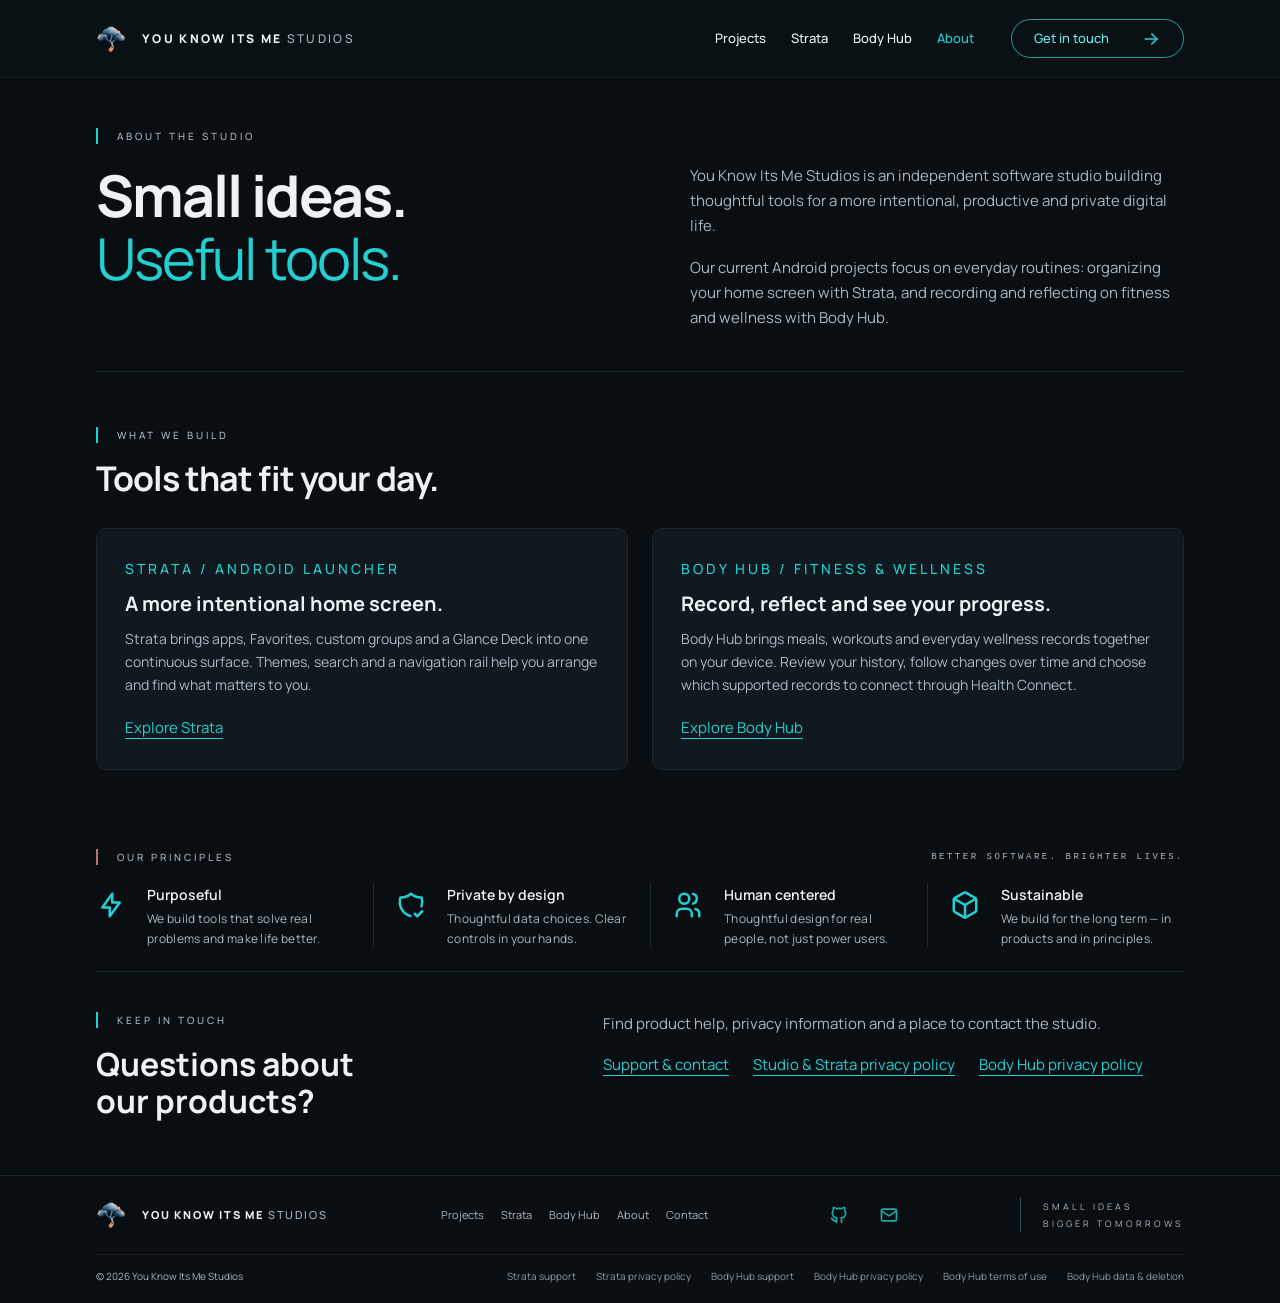
==== about/index.html @ fd789256 "Add About and support pages and repair site contact navigation" ====
<!doctype html>
<html lang="en">
  <head>
    <meta charset="utf-8">
    <meta name="viewport" content="width=device-width, initial-scale=1">
    <meta name="description" content="Meet You Know Its Me Studios, an independent software studio building Strata and Body Hub for Android.">
    <meta name="theme-color" content="#080e12">
    <meta property="og:title" content="About | You Know Its Me Studios">
    <meta property="og:description" content="Thoughtful tools for a more intentional, productive and private digital life.">
    <meta property="og:type" content="website">
    <meta property="og:url" content="https://you-know-its-me-studios.github.io/youknowitsmestudios/about/">
    <title>About | You Know Its Me Studios</title>
    <link rel="icon" href="../assets/studio-logo.png" type="image/png">
    <link rel="stylesheet" href="../styles.css?v=20261004-1">
    <script src="../script.js?v=20261003-4" defer></script>
  </head>
  <body>
    <a class="skip-link" href="#main-content">Skip to content</a>
    <header class="site-header"><div class="shell site-header__inner">
<a class="wordmark" href="../" aria-label="You Know Its Me Studios home"><img src="../assets/studio-logo.png" width="30" height="30" alt=""><span>You Know Its Me <b>Studios</b></span></a>
<button class="menu-toggle" type="button" aria-expanded="false" aria-controls="site-navigation" hidden>Menu</button>
<nav class="site-nav" id="site-navigation" aria-label="Primary navigation"><a href="../#projects">Projects</a><a href="../strata/">Strata</a><a href="../bodyhub/">Body Hub</a><a href="../about/" aria-current="page">About</a><a class="contact-link" href="../support/">Get in touch <img src="../assets/icons/arrow-right.svg" alt="" width="20" height="20"></a></nav>
</div></header>
    <main id="main-content">
      <section class="page-hero shell">
        <p class="eyebrow">About the studio</p>
        <div class="page-hero__grid">
          <h1>Small ideas.<br><span>Useful tools.</span></h1>
          <div class="about-intro">
            <p>You Know Its Me Studios is an independent software studio building thoughtful tools for a more intentional, productive and private digital life.</p>
            <p>Our current Android projects focus on everyday routines: organizing your home screen with Strata, and recording and reflecting on fitness and wellness with Body Hub.</p>
          </div>
        </div>
      </section>
      <section class="product-details shell about-products" aria-labelledby="products-title">
        <p class="eyebrow">What we build</p>
        <h2 id="products-title">Tools that fit your day.</h2>
        <div class="feature-grid">
          <article class="feature-card">
            <p class="product-label">Strata / Android launcher</p>
            <h3>A more intentional home screen.</h3>
            <p>Strata brings apps, Favorites, custom groups and a Glance Deck into one continuous surface. Themes, search and a navigation rail help you arrange and find what matters to you.</p>
            <a class="text-link" href="../strata/">Explore Strata</a>
          </article>
          <article class="feature-card">
            <p class="product-label">Body Hub / Fitness &amp; wellness</p>
            <h3>Record, reflect and see your progress.</h3>
            <p>Body Hub brings meals, workouts and everyday wellness records together on your device. Review your history, follow changes over time and choose which supported records to connect through Health Connect.</p>
            <a class="text-link" href="../bodyhub/">Explore Body Hub</a>
          </article>
        </div>
      </section>
      <section class="principles-section" aria-labelledby="principles-title"><div class="shell">
        <div class="section-bar"><h2 class="eyebrow" id="principles-title">Our principles</h2><p class="section-note">Better software. Brighter lives.</p></div>
        <div class="principles">
          <article><img src="../assets/icons/bolt.svg" width="30" height="30" alt=""><div><h3>Purposeful</h3><p>We build tools that solve real problems and make life better.</p></div></article>
          <article><img src="../assets/icons/shield-check.svg" width="30" height="30" alt=""><div><h3>Private by design</h3><p>Thoughtful data choices. Clear controls in your hands.</p></div></article>
          <article><img src="../assets/icons/users.svg" width="30" height="30" alt=""><div><h3>Human centered</h3><p>Thoughtful design for real people, not just power users.</p></div></article>
          <article><img src="../assets/icons/cube.svg" width="30" height="30" alt=""><div><h3>Sustainable</h3><p>We build for the long term — in products and in principles.</p></div></article>
        </div>
      </div></section>
      <section class="product-resources shell">
        <div><p class="eyebrow">Keep in touch</p><h2>Questions about<br>our products?</h2></div>
        <div><p>Find product help, privacy information and a place to contact the studio.</p><nav class="inline-links" aria-label="Studio resources"><a href="../support/">Support &amp; contact</a><a href="../privacy/strata/">Studio &amp; Strata privacy policy</a><a href="../bodyhub/privacy.html">Body Hub privacy policy</a></nav></div>
      </section>
    </main>
    <footer class="site-footer"><div class="shell footer-main">
<a class="wordmark" href="../" aria-label="You Know Its Me Studios home"><img src="../assets/studio-logo.png" width="30" height="30" alt=""><span>You Know Its Me <b>Studios</b></span></a>
<nav aria-label="Footer navigation"><a href="../#projects">Projects</a><a href="../strata/">Strata</a><a href="../bodyhub/">Body Hub</a><a href="../about/">About</a><a href="../support/">Contact</a></nav>
<div class="footer-social"><a href="https://github.com/You-Know-Its-Me-Studios/youknowitsmestudios" aria-label="Studio on GitHub"><img src="../assets/icons/brand-github.svg" alt="" width="20" height="20"></a><a href="../support/" aria-label="Contact the studio through the support form"><img src="../assets/icons/mail.svg" alt="" width="20" height="20"></a></div>
<p class="footer-motto">Small ideas<br>Bigger tomorrows</p>
</div><div class="shell footer-resources"><p>© <span data-current-year>2026</span> You Know Its Me Studios</p><nav aria-label="Support and legal"><a href="../support/?product=strata">Strata support</a><a href="../privacy/strata/">Strata privacy policy</a><a href="../support/?product=bodyhub">Body Hub support</a><a href="../bodyhub/privacy.html">Body Hub privacy policy</a><a href="../bodyhub/terms.html">Body Hub terms of use</a><a href="../bodyhub/data-deletion.html">Body Hub data &amp; deletion</a></nav></div></footer>
  </body>
</html>
---- styles.css ----
/* Shared studio design. All fonts and visual assets are served locally. */
@font-face {
  font-family:Manrope;
  font-style:normal;
  font-weight:400;
  font-display:swap;
  src:url("assets/fonts/manrope-400.woff2") format("woff2");
}
@font-face {
  font-family:Manrope;
  font-style:normal;
  font-weight:500;
  font-display:swap;
  src:url("assets/fonts/manrope-500.woff2") format("woff2");
}
@font-face {
  font-family:Manrope;
  font-style:normal;
  font-weight:600;
  font-display:swap;
  src:url("assets/fonts/manrope-600.woff2") format("woff2");
}
@font-face {
  font-family:Manrope;
  font-style:normal;
  font-weight:700;
  font-display:swap;
  src:url("assets/fonts/manrope-700.woff2") format("woff2");
}
@font-face {
  font-family:Manrope;
  font-style:normal;
  font-weight:800;
  font-display:swap;
  src:url("assets/fonts/manrope-800.woff2") format("woff2");
}
:root {
  color-scheme:dark;
  --bg:#080e12;
  --panel:#101920;
  --text:#edf3f5;
  --muted:#aab8c4;
  --quiet:#899cab;
  --accent:#23cfd1;
  --border:#19272f;
  --shell:min(1420px,85%);
  font-family:Manrope,"Segoe UI",sans-serif;
  font-synthesis:style;
}
* {
  box-sizing:border-box;
}
html {
  scroll-behavior:smooth;
  scrollbar-color:#38505c var(--bg);
}
body {
  margin:0;
  background:var(--bg);
  color:var(--text);
  font-size:15px;
  line-height:1.65;
}
a {
  color:inherit;
  text-decoration:none;
}
button,input {
  font:inherit;
}
button,a {
  -webkit-tap-highlight-color:transparent;
}
img {
  max-width:100%;
  display:block;
}
p,h1,h2,h3,figure {
  margin:0;
}
h1,h2,h3 {
  line-height:1.15;
}
p {
  color:var(--muted);
}
button {
  cursor:pointer;
}
a,button {
  touch-action:manipulation;
}
a:focus-visible,button:focus-visible,summary:focus-visible {
  outline:2px solid var(--accent);
  outline-offset:5px;
}
::selection {
  background:var(--accent);
  color:var(--bg);
}
.shell {
  width:var(--shell);
  margin-inline:auto;
}
.skip-link {
  position:fixed;
  top:10px;
  left:10px;
  z-index:1000;
  padding:10px 20px;
  background:var(--accent);
  color:var(--bg);
  transform:translateY(-160%);
}
.skip-link:focus {
  transform:none;
}
section[id],div[id] {
  scroll-margin-top:24px;
}
#projects,#about {
  scroll-margin-top:96px;
}
/* Header and footer are static HTML, maintained with tools/sync_chrome.py. */
.site-header {
  border-bottom:1px solid #101d24;
  background:#091115;
}
.site-header__inner {
  height:77px;
  display:flex;
  align-items:center;
  justify-content:space-between;
  gap:30px;
}
.wordmark {
  display:flex;
  align-items:center;
  gap:16px;
  flex-shrink:0;
  font-size:12px;
  font-weight:800;
  letter-spacing:2.3px;
  text-transform:uppercase;
  white-space:nowrap;
}
.wordmark b {
  color:var(--muted);
  font-weight:500;
}
.wordmark img {
  width:30px;
  height:30px;
}
.site-nav {
  display:flex;
  align-items:center;
  gap:40px;
  font-size:13px;
  font-weight:500;
}
.site-nav a {
  padding-block:10px;
}
.site-nav a:hover,.site-nav a[aria-current] {
  color:var(--accent);
}
.site-nav .contact-link {
  display:flex;
  align-items:center;
  gap:32px;
  margin-left:12px;
  border:1px solid #269ca1;
  border-radius:30px;
  padding:8px 22px;
  color:#64edf0;
}
.menu-toggle {
  display:none;
  border:1px solid var(--border);
  background:var(--panel);
  border-radius:6px;
  color:var(--text);
  padding:9px 15px;
}
.menu-toggle[hidden] {
  display:none;
}
.footer-main {
  min-height:78px;
  display:flex;
  align-items:center;
  justify-content:space-between;
  gap:32px;
}
.site-footer {
  border-top:1px solid var(--border);
}
.footer-main .wordmark {
  font-size:11px;
  letter-spacing:1.8px;
}
.footer-main nav {
  display:flex;
  gap:28px;
  font-size:11px;
  color:var(--muted);
}
.footer-main nav a:hover,.footer-resources a:hover {
  color:var(--accent);
}
.footer-social {
  display:flex;
  gap:14px;
}
.footer-social a {
  padding:8px;
}
.footer-social img {
  opacity:.8;
}
.footer-motto {
  border-left:1px solid #38505c;
  padding-left:44px;
  font-size:9px;
  letter-spacing:3px;
  text-transform:uppercase;
  line-height:1.9;
}
.footer-resources {
  padding:13px 0 18px;
  border-top:1px solid #142027;
  display:flex;
  justify-content:space-between;
  gap:20px;
  font-size:10px;
  color:var(--quiet);
}
.footer-resources nav {
  display:flex;
  flex-wrap:wrap;
  gap:8px 20px;
}
.eyebrow,.product-label,.small-link,.section-note,.project-card__tags {
  font-size:10px;
  letter-spacing:3px;
  text-transform:uppercase;
  font-weight:500;
}
.eyebrow {
  color:var(--muted);
  border-left:2px solid var(--accent);
  padding-left:19px;
  line-height:1.6;
}
.button-row {
  display:flex;
  flex-wrap:wrap;
  align-items:center;
  gap:20px;
}
.button {
  display:inline-flex;
  justify-content:center;
  align-items:center;
  gap:20px;
  min-height:44px;
  border:1px solid transparent;
  border-radius:28px;
  padding:10px 27px;
  font-size:13px;
  font-weight:600;
  transition:background-color 160ms,border-color 160ms;
}
.button--primary {
  background:var(--accent);
  color:#061519;
}
.button--primary img {
  filter:brightness(.13);
}
.button--primary:hover {
  background:#72ebed;
}
.button--ghost {
  border-color:#788a98;
  color:var(--muted);
}
.button--ghost:hover {
  border-color:var(--accent);
  color:var(--text);
}
/* Homepage: proportions follow the 1672 Ãƒâ€” 941 approved reference. */
.hero {
  overflow:hidden;
  border-bottom:1px solid var(--border);
}
.hero__inner {
  position:relative;
  min-height:373px;
  display:grid;
  grid-template-columns:46% 54%;
  align-items:center;
}
.hero__copy {
  position:relative;
  z-index:2;
  padding:26px 0 22px;
}
.hero h1 {
  font-size:70px;
  letter-spacing:-3px;
  font-weight:700;
  line-height:.99;
  margin:18px 0 16px;
}
.hero h1 em {
  display:inline-block;
  font-weight:400;
  line-height:1.1;
  color:#31d9d8;
  letter-spacing:-3.5px;
}
.hero__lede {
  font-size:17px;
  line-height:1.6;
  letter-spacing:.2px;
  max-width:515px;
  margin-bottom:0;
}
.hero__art {
  position:absolute;
  inset:0 -9% 0 42%;
  pointer-events:none;
}
.hero__landscape {
  position:absolute;
  left:3%;
  top:-12px;
  width:690px;
  max-width:none;
  height:auto;
  mask-image:linear-gradient(90deg,transparent,black 18%,black 85%,transparent),linear-gradient(0deg,transparent,black 18%,black 88%,transparent);
  mask-composite:intersect;
}
.hero__annotation {
  position:absolute;
  right:16%;
  top:96px;
  font-family:Consolas,monospace;
  font-size:9px;
  letter-spacing:3px;
  line-height:2.1;
  text-transform:uppercase;
  color:#8ea1ac;
}
.hero__annotation span {
  display:block;
  width:23px;
  border-top:1px solid #64818b;
  margin-top:16px;
}
.hero__process {
  position:absolute;
  right:10%;
  bottom:36px;
  list-style:none;
  margin:0;
  padding:0;
  font:9px/2.8 Consolas,monospace;
  letter-spacing:1.5px;
  text-transform:uppercase;
  color:#8599a6;
}
.hero__process li {
  position:relative;
  padding-left:26px;
}
.hero__process li:before {
  content:"";
  position:absolute;
  width:9px;
  height:9px;
  border:1px solid #617782;
  border-radius:50%;
  left:0;
  top:7px;
}
.hero__process li+li:after {
  content:"";
  position:absolute;
  left:5px;
  top:-6px;
  height:10px;
  border-left:1px solid #617782;
}
.hero__process .active {
  color:#8de6e7;
}
.hero__process .active:before {
  border:3px solid var(--accent);
  box-shadow:0 0 0 2px #174d51;
}
.projects-section {
  padding:18px 0 17px;
  border-bottom:1px solid var(--border);
}
.section-bar {
  display:flex;
  align-items:center;
  justify-content:space-between;
  gap:20px;
  margin-bottom:17px;
  min-height:18px;
}
.small-link {
  display:flex;
  align-items:center;
  gap:12px;
  color:var(--muted);
  font-size:10px;
  letter-spacing:2.5px;
}
.small-link img {
  filter:grayscale(1);
  opacity:.8;
}
.small-link:hover {
  color:var(--accent);
}
.project-grid {
  display:grid;
  grid-template-columns:1fr 1fr;
  gap:20px;
}
.project-card {
  position:relative;
  display:grid;
  grid-template-columns:94px 1fr;
  align-content:start;
  gap:30px;
  height:207px;
  padding:25px;
  overflow:hidden;
  border:1px solid #205059;
  border-radius:10px;
  background:radial-gradient(ellipse at 95% -10%,#104c51 0%,transparent 58%),#0b151b;
  transition:border-color 160ms;
}
.project-card:hover {
  border-color:var(--accent);
}
.product-icon {
  width:94px;
  height:94px;
  border-radius:20px;
  border:1px solid #335d68;
  object-fit:contain;
  background:#071218;
}
.project-card__copy {
  position:relative;
  z-index:1;
  padding-top:0;
}
.product-label {
  font-size:9px;
  color:#4fe0df;
  letter-spacing:3px;
  margin-bottom:9px;
}
.project-card h3 {
  font-size:32px;
  font-weight:700;
  letter-spacing:-.5px;
  color:#b5e4f3;
  margin-bottom:10px;
}
.project-card__copy>p:last-child {
  font-size:13px;
  line-height:1.5;
  max-width:258px;
  color:#e0e9ee;
}
.project-card__screen {
  position:absolute;
  top:20px;
  right:72px;
  width:145px;
  height:auto;
  border:2px solid #7395a2;
  border-radius:18px;
  transform:rotate(3deg);
  box-shadow:0 0 0 5px #0b162080;
}
.project-card__tags {
  position:absolute;
  left:28px;
  bottom:23px;
  font:9px/1.5 Consolas,monospace;
  letter-spacing:2px;
  color:#a6c9d4;
}
.circle-arrow {
  position:absolute;
  right:22px;
  bottom:19px;
  width:40px;
  height:40px;
  border:1px solid #208f96;
  border-radius:50%;
  display:grid;
  place-items:center;
  background:#081217bb;
}
.circle-arrow img {
  filter:grayscale(1) brightness(1.6);
}
.project-card--bodyhub {
  border-color:#423055;
  background:radial-gradient(ellipse at 100% -20%,#64373f 0,transparent 53%),radial-gradient(ellipse at 0 110%,#29234b,transparent 50%),#11121e;
}
.project-card--bodyhub .product-icon {
  border-color:#514075;
}
.project-card--bodyhub .product-label {
  color:#c2a6ee;
}
.project-card--bodyhub .project-card__screen {
  right:76px;
  width:159px;
  top:28px;
  border-color:#513754;
  transform:rotate(-2deg);
  box-shadow:0 0 0 5px #60426355;
}
.project-card--bodyhub .circle-arrow {
  border-color:#ac75dd;
}
.project-card--bodyhub .project-card__copy>p:last-child {
  max-width:275px;
}
.project-card--strata:not(:has(.product-icon)) {
  grid-template-columns:1fr;
}
.project-card--strata:not(:has(.product-icon)) .project-card__copy {
  padding-left:0;
}
.principles-section {
  padding:18px 0 23px;
}
.principles-section .eyebrow {
  border-color:#ba746b;
}
.section-note {
  font:9px/1.6 Consolas,monospace;
  letter-spacing:2.5px;
}
.principles {
  display:grid;
  grid-template-columns:repeat(4,1fr);
  gap:40px;
}
.principles article {
  display:grid;
  grid-template-columns:34px 1fr;
  gap:26px;
  position:relative;
}
.principles article+article {
  border-left:1px solid var(--border);
  padding-left:40px;
}
.principles h3 {
  font-size:14px;
  font-weight:600;
  margin:4px 0 6px;
}
.principles p {
  font-size:12px;
  line-height:1.65;
  letter-spacing:.3px;
}
.principles img {
  margin-top:7px;
}
/* Product presentation */
.theme-bodyhub {
  --accent:#c29aef;
}
.product-hero {
  display:grid;
  grid-template-columns:1.1fr .9fr;
  gap:80px;
  align-items:center;
  padding-block:56px;
}
.product-hero h1 {
  font-size:clamp(38px,4vw,62px);
  font-weight:700;
  letter-spacing:-2px;
  margin:20px 0;
}
.product-hero h1 em {
  font-weight:400;
  color:var(--accent);
}
.product-hero__lede {
  font-size:17px;
  max-width:560px;
  line-height:1.8;
  margin-bottom:25px;
}
.product-heading {
  display:flex;
  align-items:center;
  gap:18px;
}
.product-heading .product-icon {
  width:55px;
  height:55px;
  border-radius:13px;
}
.product-heading .eyebrow {
  border:0;
  padding:0;
}
.availability {
  font-size:12px;
  color:var(--muted);
  margin-top:18px;
}
.product-showcase {
  display:flex;
  align-items:center;
  justify-content:center;
  gap:25px;
  position:relative;
  min-width:0;
  padding:25px;
  background:radial-gradient(ellipse at center,#19383b80,transparent 67%);
}
.theme-bodyhub .product-showcase {
  background:radial-gradient(ellipse at center,#67306740,transparent 70%);
}
.product-showcase img {
  width:220px;
  height:auto;
  border:1px solid #425867;
  border-radius:20px;
  box-shadow:0 20px 60px #0006;
}
.product-showcase img+img {
  width:190px;
  margin-top:45px;
}
.product-showcase figcaption {
  position:absolute;
  bottom:-10px;
  font-size:10px;
  color:var(--quiet);
}
.product-summary {
  border-block:1px solid var(--border);
  padding:22px 0;
}
.product-summary .shell {
  display:flex;
  justify-content:center;
  flex-wrap:wrap;
  gap:15px 45px;
  font-size:12px;
  letter-spacing:1px;
  color:var(--muted);
}
.product-details {
  padding-block:60px;
}
.product-details>h2 {
  font-size:34px;
  margin:16px 0 30px;
  letter-spacing:-1px;
}
.feature-grid {
  display:grid;
  grid-template-columns:repeat(3,1fr);
  gap:24px;
}
.feature-card {
  padding:28px;
  border:1px solid var(--border);
  border-radius:10px;
  background:var(--panel);
}
.feature-card h3 {
  font-size:20px;
  margin:12px 0;
}
.feature-card p {
  font-size:14px;
}
.feature-card .product-label {
  color:var(--accent);
}
.product-resources {
  display:grid;
  grid-template-columns:1fr 1.3fr;
  gap:60px;
  padding:40px 0 55px;
  border-top:1px solid var(--border);
}
.product-resources h2 {
  font-size:32px;
  margin-top:18px;
}
.product-resources p {
  margin-bottom:16px;
}
.inline-links {
  display:flex;
  flex-wrap:wrap;
  gap:12px 24px;
}
.inline-links a,.text-link {
  color:var(--accent);
  text-decoration:underline;
  text-underline-offset:5px;
}
.asset-note {
  border:1px solid var(--border);
  padding:32px;
  border-radius:10px;
  font-size:14px;
  color:var(--muted);
}
/* About and contact pages reuse the studio's existing type, color and spacing. */
.about-intro p+p {
  margin-top:18px;
}
.about-products {
  padding-top:15px;
}
.about-products .feature-grid {
  grid-template-columns:repeat(2,minmax(0,1fr));
}
.about-products .text-link {
  display:inline-block;
  margin-top:20px;
}
.contact-layout {
  display:grid;
  grid-template-columns:minmax(0,1.6fr) minmax(0,1fr);
  gap:60px;
  padding-bottom:60px;
}
.contact-layout h2 {
  font-size:28px;
  margin-bottom:24px;
}
.form-notice {
  margin-bottom:24px;
}
.form-notice strong {
  color:var(--text);
}
.contact-address {
  overflow-wrap:anywhere;
}
.form-row {
  display:grid;
  grid-template-columns:repeat(2,minmax(0,1fr));
  gap:20px;
}
.form-field {
  min-width:0;
  margin-bottom:22px;
}
.form-field label {
  display:block;
  margin-bottom:8px;
  font-weight:600;
}
.form-field label span {
  color:var(--muted);
  font-weight:400;
  font-size:13px;
}
.form-field input,.form-field select,.form-field textarea {
  display:block;
  width:100%;
  min-width:0;
  min-height:48px;
  padding:12px;
  border:1px solid #506571;
  border-radius:6px;
  background:var(--panel);
  color:var(--text);
  font:inherit;
  font-size:16px;
}
.form-field textarea {
  resize:vertical;
}
.form-field :is(input,select,textarea):focus-visible,.form-status:focus-visible {
  outline:2px solid var(--accent);
  outline-offset:3px;
}
.form-field [aria-invalid="true"] {
  border-color:#ffa9a9;
}
.form-help {
  font-size:13px;
  margin-block:10px 16px;
}
.field-error {
  color:#ffa9a9;
  font-size:13px;
  margin-top:6px;
}
.field-error:empty,.form-status:empty {
  display:none;
}
.form-status {
  margin-top:20px;
}
#support-form .button:disabled {
  cursor:not-allowed;
  color:var(--muted);
  background:var(--panel);
  border:1px solid #506571;
  white-space:normal;
}
.contact-help {
  align-self:start;
  padding:28px;
  border:1px solid var(--border);
  border-radius:10px;
  background:var(--panel);
}
.contact-help .eyebrow {
  margin-bottom:18px;
}
.help-links {
  display:grid;
  gap:16px;
  margin-block:24px;
}
.help-links a {
  color:var(--accent);
  text-decoration:underline;
  text-underline-offset:4px;
}
@media(max-width:1000px) {
  .contact-layout {
    grid-template-columns:1fr;
    gap:32px;
  }
}
@media(max-width:650px) {
  .about-products .feature-grid,.form-row {
    grid-template-columns:1fr;
    gap:0;
  }
  .about-products .feature-grid {
    gap:24px;
  }
  .contact-layout {
    padding-bottom:35px;
  }
  .contact-help {
    padding:20px;
  }
}
/* Support and policy pages. */
.page-hero,.legal-hero {
  padding-block:50px 40px;
  border-bottom:1px solid var(--border);
  margin-bottom:40px;
}
.page-hero h1,.legal-hero h1 {
  font-size:clamp(36px,4.5vw,64px);
  letter-spacing:-2px;
  font-weight:700;
  line-height:1.1;
}
.page-hero h1 span,.legal-hero h1 span {
  color:var(--accent);
  font-weight:400;
}
.page-hero__grid,.legal-hero {
  display:grid;
  grid-template-columns:1.1fr 1fr;
  gap:50px;
}
.page-hero .eyebrow,.legal-hero .eyebrow {
  margin-bottom:20px;
}
.page-hero__grid>div>p {
  max-width:600px;
}
.legal-hero__meta {
  align-self:center;
  max-width:500px;
}
.legal-hero__meta p {
  display:flex;
  justify-content:space-between;
  gap:20px;
  border-bottom:1px solid var(--border);
  padding:10px 0;
  font-size:13px;
}
.legal-hero__meta strong {
  font-weight:500;
  color:var(--text);
  text-align:right;
}
.legal-layout {
  display:grid;
  grid-template-columns:255px minmax(0,1fr);
  gap:65px;
  padding-bottom:60px;
}
.legal-toc {
  align-self:start;
  position:sticky;
  top:25px;
  font-size:13px;
}
.legal-toc>p:first-child {
  font-size:10px;
  text-transform:uppercase;
  letter-spacing:2px;
  margin-bottom:16px;
}
.legal-toc nav {
  display:grid;
  gap:10px;
  color:var(--muted);
}
.legal-toc a:hover {
  color:var(--accent);
}
.legal-toc__product {
  margin-top:25px;
}
.legal-copy {
  max-width:880px;
  min-width:0;
  overflow-wrap:anywhere;
}
.legal-copy section {
  margin-bottom:35px;
  scroll-margin-top:25px;
}
.legal-copy h2 {
  font-size:25px;
  font-weight:600;
  margin:5px 0 18px;
  letter-spacing:-.5px;
}
.legal-copy h3 {
  font-size:19px;
  margin:24px 0 15px;
}
.legal-copy p,.legal-copy li {
  font-size:15px;
  color:var(--muted);
  line-height:1.85;
}
.legal-copy p {
  margin:14px 0;
}
.legal-copy strong {
  color:var(--text);
  font-weight:600;
}
.legal-copy ul,.legal-copy ol {
  padding-left:23px;
}
.legal-copy li {
  padding-left:4px;
  margin:8px 0;
}
.legal-copy li::marker {
  color:var(--accent);
}
.legal-copy a,.support-contact a {
  color:var(--accent);
  text-decoration:underline;
  text-underline-offset:4px;
  overflow-wrap:anywhere;
}
.legal-intro,.callout {
  background:var(--panel);
  border-left:2px solid var(--accent);
  padding:16px 24px;
  margin-bottom:30px;
}
.steps {
  font-weight:600;
  color:var(--text);
}
.ratings {
  width:100%;
  table-layout:fixed;
  border-collapse:collapse;
  margin:25px 0;
  font-size:13px;
}
.ratings caption {
  text-align:left;
  margin-bottom:15px;
  color:var(--muted);
}
.ratings th,.ratings td {
  border-bottom:1px solid var(--border);
  text-align:left;
  vertical-align:top;
  padding:12px 9px;
  overflow-wrap:anywhere;
}
.ratings th {
  background:var(--panel);
  color:var(--accent);
}
.ratings td {
  color:var(--muted);
}
.support-contact {
  margin-top:25px;
  padding:24px;
  background:var(--panel);
  border:1px solid var(--border);
  border-radius:10px;
}
.support-contact h2 {
  font-size:22px;
  margin-bottom:12px;
}
.support-contact p:last-child {
  font-size:12px;
  margin-top:14px;
}
.support-layout {
  padding-bottom:60px;
}
.support-content {
  max-width:880px;
  margin-inline:auto;
}
.support-section+.support-section {
  margin-top:40px;
  padding-top:30px;
  border-top:1px solid var(--border);
}
.support-section h2 {
  font-size:28px;
  margin:15px 0;
}
.step-list {
  list-style:none;
  padding:0;
}
.step-list li {
  display:flex;
  gap:22px;
  border-bottom:1px solid var(--border);
  padding:20px 0;
}
.step-list li>span {
  color:var(--accent);
  font-size:12px;
  padding-top:3px;
}
.step-list strong {
  font-weight:600;
}
.step-list p {
  margin-top:6px;
}
.check-list {
  padding-left:22px;
  color:var(--muted);
}
.check-list li {
  padding-block:5px;
}
@media(min-width:1450px) {
  .hero__inner {
    min-height:373px;
  }
  .hero__copy {
    padding:26px 0 22px;
  }
  .hero h1 {
    font-size:70px;
  }
  .project-card {
    height:207px;
  }
}
@media(max-width:1449px) and (min-width:1001px) {
  .site-nav {
    gap:25px;
  }
  .hero h1 {
    font-size:62px;
  }
  .hero__lede {
    font-size:15px;
    max-width:460px;
  }
  .hero__landscape {
    left:0;
    width:640px;
  }
  .hero__annotation {
    right:8%;
  }
  .hero__process {
    right:5%;
  }
  .project-card {
    height:215px;
    grid-template-columns:68px 1fr;
    gap:20px;
    padding:24px;
  }
  .product-icon {
    width:68px;
    height:68px;
    border-radius:15px;
  }
  .project-card__copy>p:last-child {
    max-width:220px;
    font-size:12px;
  }
  .project-card__screen {
    width:116px;
    right:37px;
    top:38px;
    opacity:.9;
  }
  .project-card--bodyhub .project-card__screen {
    width:124px;
    right:36px;
    top:38px;
  }
  .project-card__copy {
    max-width:250px;
  }
  .project-card h3 {
    font-size:29px;
  }
  .project-card__tags {
    font-size:8px;
  }
  .principles {
    gap:20px;
  }
  .principles article {
    gap:17px;
  }
  .principles article+article {
    padding-left:22px;
  }
  .footer-main {
    gap:20px;
  }
  .footer-main nav {
    gap:17px;
  }
  .footer-motto {
    padding-left:22px;
  }
  .product-hero {
    gap:35px;
  }
  .product-showcase img {
    width:180px;
  }
  .product-showcase img+img {
    width:160px;
  }
}
@media(max-width:1200px) and (min-width:1001px) {
  .project-card__screen {
    right:18px;
    width:100px;
  }
  .project-card--bodyhub .project-card__screen {
    right:18px;
    width:100px;
  }
  .project-card {
    grid-template-columns:55px 1fr;
    gap:16px;
  }
  .product-icon {
    width:55px;
    height:55px;
  }
  .project-card__copy>p:last-child {
    max-width:185px;
  }
  .project-card--bodyhub .project-card__copy>p:last-child {
    max-width:185px;
  }
  .footer-motto {
    display:none;
  }
}
@media(max-width:1000px) {
  :root {
    --shell:calc(100% - 48px);
  }
  .site-header__inner {
    height:auto;
    min-height:72px;
    flex-wrap:wrap;
    gap:0;
    padding-block:18px;
  }
  .wordmark {
    font-size:11px;
    letter-spacing:1.5px;
    gap:10px;
  }
  .js .menu-toggle:not([hidden]) {
    display:block;
  }
  .site-nav {
    width:100%;
    flex-wrap:wrap;
    gap:12px 26px;
    padding-top:20px;
  }
  .js .site-nav {
    display:none;
  }
  .js .site-nav.is-open {
    display:flex;
  }
  .site-nav .contact-link {
    margin-left:0;
    gap:20px;
  }
  .hero__inner {
    min-height:400px;
    grid-template-columns:58% 42%;
  }
  .hero h1 {
    font-size:57px;
  }
  .hero__lede {
    font-size:15px;
  }
  .hero__landscape {
    left:-45px;
    top:25px;
    width:610px;
    opacity:.65;
  }
  .hero__art {
    left:45%;
  }
  .hero__annotation {
    display:none;
  }
  .hero__process {
    right:16%;
    bottom:28px;
  }
  .project-grid {
    gap:16px;
  }
  .project-card {
    height:265px;
    grid-template-columns:50px 1fr;
    gap:15px;
    padding:20px;
  }
  .product-icon {
    width:50px;
    height:50px;
    border-radius:12px;
  }
  .product-label {
    margin-bottom:6px;
    font-size:8px;
  }
  .project-card h3 {
    font-size:28px;
  }
  .project-card__copy>p:last-child,.project-card--bodyhub .project-card__copy>p:last-child {
    max-width:165px;
    font-size:12px;
  }
  .project-card__screen,.project-card--bodyhub .project-card__screen {
    width:110px;
    right:10px;
    top:118px;
    opacity:.85;
  }
  .project-card__tags {
    bottom:20px;
    left:20px;
    max-width:160px;
    font-size:8px;
    line-height:2;
  }
  .circle-arrow {
    z-index:2;
    right:17px;
    bottom:16px;
  }
  .principles {
    grid-template-columns:repeat(2,1fr);
    gap:28px;
  }
  .principles article+article {
    padding-left:25px;
  }
  .principles article:nth-child(3) {
    padding-left:0;
    border-left:0;
  }
  .principles-section {
    padding-bottom:28px;
  }
  .footer-main {
    flex-wrap:wrap;
    justify-content:flex-start;
    gap:20px 35px;
    padding-block:23px;
  }
  .footer-main nav {
    margin-left:auto;
    gap:18px;
  }
  .footer-motto {
    margin-left:auto;
  }
  .footer-resources {
    flex-direction:column;
    gap:12px;
  }
  .product-hero {
    gap:25px;
    padding-block:40px;
    grid-template-columns:1fr 1fr;
  }
  .product-hero h1 {
    font-size:40px;
  }
  .product-hero__lede {
    font-size:15px;
  }
  .product-showcase {
    gap:12px;
    padding:12px;
  }
  .product-showcase img {
    width:55%;
    border-radius:12px;
  }
  .product-showcase img+img {
    width:43%;
  }
  .feature-grid {
    gap:15px;
  }
  .feature-card {
    padding:22px;
  }
  .legal-layout {
    grid-template-columns:210px minmax(0,1fr);
    gap:30px;
  }
  .page-hero__grid,.legal-hero {
    gap:30px;
    grid-template-columns:1fr 1fr;
  }
  .product-resources {
    gap:30px;
  }
}
@media(max-width:650px) {
  :root {
    --shell:calc(100% - 40px);
  }
  .site-header__inner {
    min-height:70px;
    padding-block:15px;
  }
  .wordmark {
    font-size:9px;
    letter-spacing:1.2px;
    gap:9px;
  }
  .wordmark img {
    width:27px;
    height:27px;
  }
  .menu-toggle {
    font-size:12px;
    padding:8px 11px;
  }
  .site-nav {
    align-items:stretch;
    flex-direction:column;
    gap:5px;
  }
  .site-nav a {
    padding:10px;
  }
  .site-nav .contact-link {
    align-self:flex-start;
    margin-top:7px;
  }
  .hero__inner {
    display:flex;
    flex-direction:column;
    align-items:stretch;
    min-height:0;
  }
  .hero__copy {
    padding:32px 0 0;
  }
  .eyebrow {
    font-size:8px;
    letter-spacing:2.3px;
    padding-left:12px;
  }
  .hero h1 {
    font-size:clamp(42px,10vw,60px);
    letter-spacing:-2px;
    line-height:1.04;
    margin-top:20px;
  }
  .hero h1 em {
    letter-spacing:-2px;
  }
  .hero__lede {
    font-size:14px;
    line-height:1.8;
    margin:17px 0 0;
    max-width:440px;
  }
  .button-row {
    gap:12px;
  }
  .button {
    font-size:12px;
    gap:14px;
    padding:10px 19px;
    min-height:44px;
  }
  .hero__art {
    position:relative;
    inset:auto;
    height:240px;
    margin:5px -20px 0;
    overflow:hidden;
  }
  .hero__landscape {
    width:450px;
    max-width:none;
    left:50%;
    top:-4px;
    transform:translateX(-50%);
    opacity:1;
  }
  .hero__process {
    right:8%;
    bottom:20px;
    font-size:8px;
  }
  .projects-section {
    padding:23px 0;
  }
  .section-bar {
    gap:12px;
    margin-bottom:17px;
  }
  .small-link {
    font-size:8px;
    letter-spacing:1.5px;
    gap:5px;
  }
  .small-link img {
    width:16px;
  }
  .project-grid {
    grid-template-columns:1fr;
    gap:16px;
  }
  .project-card {
    height:220px;
    grid-template-columns:56px 1fr;
    gap:18px;
    padding:23px 20px;
  }
  .product-icon {
    width:56px;
    height:56px;
  }
  .project-card__copy>p:last-child,.project-card--bodyhub .project-card__copy>p:last-child {
    font-size:12px;
    max-width:190px;
  }
  .project-card__screen,.project-card--bodyhub .project-card__screen {
    width:100px;
    right:20px;
    top:120px;
    opacity:.8;
  }
  .project-card__tags {
    max-width:175px;
    bottom:21px;
  }
  .principles-section {
    padding-block:24px;
  }
  .section-note {
    display:none;
  }
  .principles {
    grid-template-columns:1fr;
    gap:0;
  }
  .principles article,.principles article+article,.principles article:nth-child(3) {
    border-left:0;
    border-top:1px solid var(--border);
    padding:19px 0;
    gap:21px;
    grid-template-columns:31px 1fr;
  }
  .principles article:first-child {
    border-top:0;
    padding-top:5px;
  }
  .principles article:last-child {
    padding-bottom:0;
  }
  .principles h3 {
    font-size:14px;
  }
  .principles p {
    font-size:13px;
    max-width:300px;
  }
  .footer-main {
    gap:15px 25px;
    padding-block:25px;
  }
  .footer-main .wordmark {
    font-size:9px;
  }
  .footer-main nav {
    order:3;
    width:100%;
    margin-left:0;
    gap:10px 21px;
    flex-wrap:wrap;
    font-size:12px;
  }
  .footer-main nav a {
    padding-block:7px;
  }
  .footer-social {
    margin-left:auto;
    gap:2px;
  }
  .footer-motto {
    display:none;
  }
  .footer-resources {
    font-size:11px;
    gap:16px;
    line-height:1.8;
  }
  .footer-resources nav {
    gap:6px 18px;
  }
  .footer-resources a {
    padding-block:5px;
  }
  .product-hero {
    grid-template-columns:1fr;
    gap:25px;
    padding-block:35px;
  }
  .product-hero h1 {
    font-size:42px;
  }
  .product-showcase {
    max-width:430px;
    width:100%;
    margin-inline:auto;
    padding:18px;
  }
  .product-showcase img {
    max-width:210px;
  }
  .product-showcase img+img {
    max-width:175px;
  }
  .product-showcase figcaption {
    font-size:9px;
  }
  .product-summary .shell {
    font-size:11px;
    gap:10px 23px;
  }
  .product-details {
    padding-block:38px;
  }
  .product-details>h2 {
    font-size:29px;
  }
  .feature-grid {
    grid-template-columns:1fr;
  }
  .feature-card {
    padding:24px;
  }
  .product-resources {
    grid-template-columns:1fr;
    gap:24px;
    padding-bottom:35px;
  }
  .product-resources h2 {
    font-size:29px;
  }
  .page-hero,.legal-hero {
    padding-block:32px;
    margin-bottom:28px;
  }
  .page-hero__grid,.legal-hero {
    grid-template-columns:1fr;
    gap:25px;
  }
  .page-hero h1,.legal-hero h1 {
    font-size:42px;
    letter-spacing:-1.5px;
  }
  .legal-layout {
    grid-template-columns:1fr;
    gap:28px;
    padding-bottom:35px;
  }
  .legal-toc {
    position:static;
    border-bottom:1px solid var(--border);
    padding-bottom:25px;
  }
  .legal-toc nav {
    grid-template-columns:1fr 1fr;
    gap:13px 20px;
    font-size:12px;
  }
  .legal-copy h2 {
    font-size:23px;
  }
  .legal-copy p,.legal-copy li {
    font-size:14px;
  }
  .legal-copy .ratings {
    font-size:10px;
  }
  .ratings th,.ratings td {
    padding:9px 5px;
  }
  .support-contact {
    padding:20px;
  }
  .support-contact a {
    font-size:13px;
  }
  .support-section h2 {
    font-size:25px;
  }
}
@media(prefers-reduced-motion:reduce) {
  html {
    scroll-behavior:auto;
  }
  *,*:before,*:after {
    transition:none!important;
    animation:none!important;
  }
}
.strata-overview {
  padding:48px;
  border-left:1px solid #24535a;
  background:radial-gradient(ellipse at top right,#143d4140,transparent 75%);
}
.strata-overview h2 {
  font-size:52px;
  line-height:1.2;
  letter-spacing:-2px;
  font-weight:500;
  color:#99dade;
  margin:24px 0;
}
.strata-overview>p:last-child {
  font-size:14px;
  max-width:320px;
}
.product-disclaimer {
  font-size:12px;
}
@media(max-width:650px) {
  .strata-overview {
    padding:28px;
  }
  .strata-overview h2 {
    font-size:40px;
  }
}
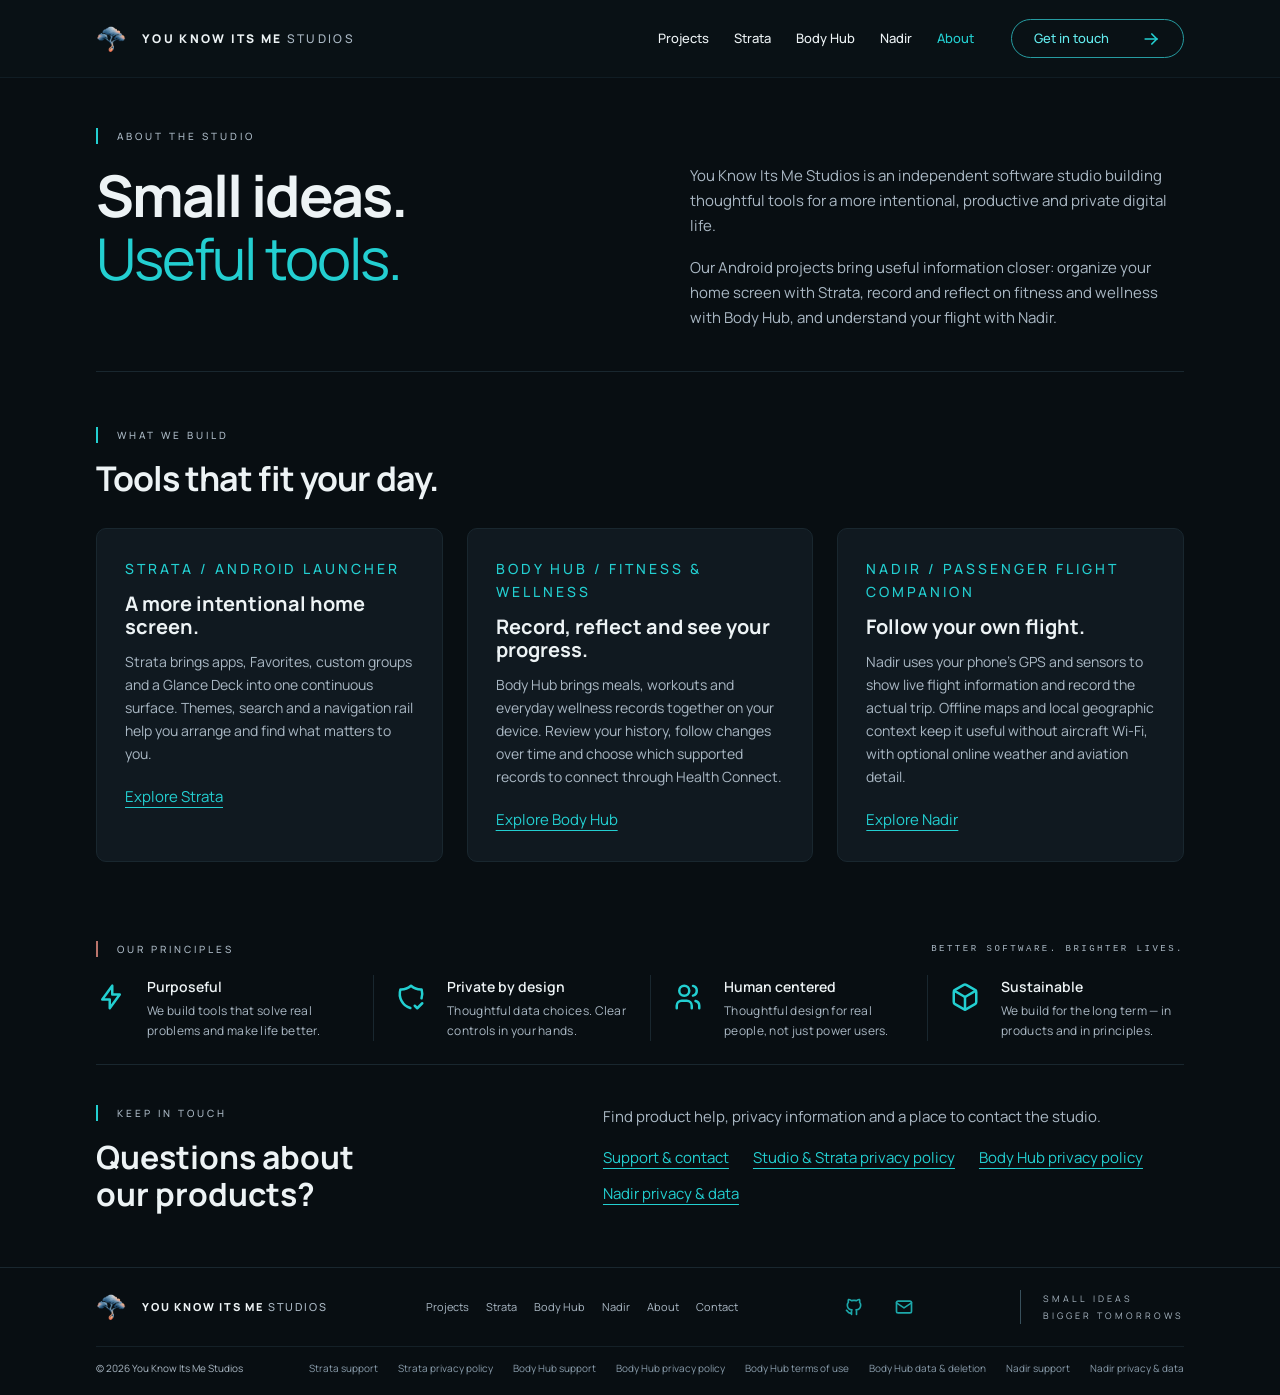
==== commit 6b30b1b2: "Add Nadir to the studio product lineup" ====
--- a/about/index.html
+++ b/about/index.html
@@ -3,7 +3,7 @@
   <head>
     <meta charset="utf-8">
     <meta name="viewport" content="width=device-width, initial-scale=1">
-    <meta name="description" content="Meet You Know Its Me Studios, an independent software studio building Strata and Body Hub for Android.">
+    <meta name="description" content="Meet You Know Its Me Studios, an independent software studio building Strata, Body Hub and Nadir for Android.">
     <meta name="theme-color" content="#080e12">
     <meta property="og:title" content="About | You Know Its Me Studios">
     <meta property="og:description" content="Thoughtful tools for a more intentional, productive and private digital life.">
@@ -11,7 +11,7 @@
     <meta property="og:url" content="https://you-know-its-me-studios.github.io/youknowitsmestudios/about/">
     <title>About | You Know Its Me Studios</title>
     <link rel="icon" href="../assets/studio-logo.png" type="image/png">
-    <link rel="stylesheet" href="../styles.css?v=20261004-1">
+    <link rel="stylesheet" href="../styles.css?v=20261007-1">
     <script src="../script.js?v=20261003-4" defer></script>
   </head>
   <body>
@@ -19,7 +19,7 @@
     <header class="site-header"><div class="shell site-header__inner">
 <a class="wordmark" href="../" aria-label="You Know Its Me Studios home"><img src="../assets/studio-logo.png" width="30" height="30" alt=""><span>You Know Its Me <b>Studios</b></span></a>
 <button class="menu-toggle" type="button" aria-expanded="false" aria-controls="site-navigation" hidden>Menu</button>
-<nav class="site-nav" id="site-navigation" aria-label="Primary navigation"><a href="../#projects">Projects</a><a href="../strata/">Strata</a><a href="../bodyhub/">Body Hub</a><a href="../about/" aria-current="page">About</a><a class="contact-link" href="../support/">Get in touch <img src="../assets/icons/arrow-right.svg" alt="" width="20" height="20"></a></nav>
+<nav class="site-nav" id="site-navigation" aria-label="Primary navigation"><a href="../#projects">Projects</a><a href="../strata/">Strata</a><a href="../bodyhub/">Body Hub</a><a href="../nadir/">Nadir</a><a href="../about/" aria-current="page">About</a><a class="contact-link" href="../support/">Get in touch <img src="../assets/icons/arrow-right.svg" alt="" width="20" height="20"></a></nav>
 </div></header>
     <main id="main-content">
       <section class="page-hero shell">
@@ -28,14 +28,14 @@
           <h1>Small ideas.<br><span>Useful tools.</span></h1>
           <div class="about-intro">
             <p>You Know Its Me Studios is an independent software studio building thoughtful tools for a more intentional, productive and private digital life.</p>
-            <p>Our current Android projects focus on everyday routines: organizing your home screen with Strata, and recording and reflecting on fitness and wellness with Body Hub.</p>
+            <p>Our Android projects bring useful information closer: organize your home screen with Strata, record and reflect on fitness and wellness with Body Hub, and understand your flight with Nadir.</p>
           </div>
         </div>
       </section>
       <section class="product-details shell about-products" aria-labelledby="products-title">
         <p class="eyebrow">What we build</p>
         <h2 id="products-title">Tools that fit your day.</h2>
-        <div class="feature-grid">
+        <div class="feature-grid feature-grid--three">
           <article class="feature-card">
             <p class="product-label">Strata / Android launcher</p>
             <h3>A more intentional home screen.</h3>
@@ -47,6 +47,12 @@
             <h3>Record, reflect and see your progress.</h3>
             <p>Body Hub brings meals, workouts and everyday wellness records together on your device. Review your history, follow changes over time and choose which supported records to connect through Health Connect.</p>
             <a class="text-link" href="../bodyhub/">Explore Body Hub</a>
+          </article>
+          <article class="feature-card">
+            <p class="product-label">Nadir / Passenger flight companion</p>
+            <h3>Follow your own flight.</h3>
+            <p>Nadir uses your phone's GPS and sensors to show live flight information and record the actual trip. Offline maps and local geographic context keep it useful without aircraft Wi-Fi, with optional online weather and aviation detail.</p>
+            <a class="text-link" href="../nadir/">Explore Nadir</a>
           </article>
         </div>
       </section>
@@ -61,14 +67,14 @@
       </div></section>
       <section class="product-resources shell">
         <div><p class="eyebrow">Keep in touch</p><h2>Questions about<br>our products?</h2></div>
-        <div><p>Find product help, privacy information and a place to contact the studio.</p><nav class="inline-links" aria-label="Studio resources"><a href="../support/">Support &amp; contact</a><a href="../privacy/strata/">Studio &amp; Strata privacy policy</a><a href="../bodyhub/privacy.html">Body Hub privacy policy</a></nav></div>
+        <div><p>Find product help, privacy information and a place to contact the studio.</p><nav class="inline-links" aria-label="Studio resources"><a href="../support/">Support &amp; contact</a><a href="../privacy/strata/">Studio &amp; Strata privacy policy</a><a href="../bodyhub/privacy.html">Body Hub privacy policy</a><a href="../nadir/privacy.html">Nadir privacy &amp; data</a></nav></div>
       </section>
     </main>
     <footer class="site-footer"><div class="shell footer-main">
 <a class="wordmark" href="../" aria-label="You Know Its Me Studios home"><img src="../assets/studio-logo.png" width="30" height="30" alt=""><span>You Know Its Me <b>Studios</b></span></a>
-<nav aria-label="Footer navigation"><a href="../#projects">Projects</a><a href="../strata/">Strata</a><a href="../bodyhub/">Body Hub</a><a href="../about/">About</a><a href="../support/">Contact</a></nav>
+<nav aria-label="Footer navigation"><a href="../#projects">Projects</a><a href="../strata/">Strata</a><a href="../bodyhub/">Body Hub</a><a href="../nadir/">Nadir</a><a href="../about/">About</a><a href="../support/">Contact</a></nav>
 <div class="footer-social"><a href="https://github.com/You-Know-Its-Me-Studios/youknowitsmestudios" aria-label="Studio on GitHub"><img src="../assets/icons/brand-github.svg" alt="" width="20" height="20"></a><a href="../support/" aria-label="Contact the studio through the support form"><img src="../assets/icons/mail.svg" alt="" width="20" height="20"></a></div>
 <p class="footer-motto">Small ideas<br>Bigger tomorrows</p>
-</div><div class="shell footer-resources"><p>© <span data-current-year>2026</span> You Know Its Me Studios</p><nav aria-label="Support and legal"><a href="../support/?product=strata">Strata support</a><a href="../privacy/strata/">Strata privacy policy</a><a href="../support/?product=bodyhub">Body Hub support</a><a href="../bodyhub/privacy.html">Body Hub privacy policy</a><a href="../bodyhub/terms.html">Body Hub terms of use</a><a href="../bodyhub/data-deletion.html">Body Hub data &amp; deletion</a></nav></div></footer>
+</div><div class="shell footer-resources"><p>© <span data-current-year>2026</span> You Know Its Me Studios</p><nav aria-label="Support and legal"><a href="../support/?product=strata">Strata support</a><a href="../privacy/strata/">Strata privacy policy</a><a href="../support/?product=bodyhub">Body Hub support</a><a href="../bodyhub/privacy.html">Body Hub privacy policy</a><a href="../bodyhub/terms.html">Body Hub terms of use</a><a href="../bodyhub/data-deletion.html">Body Hub data &amp; deletion</a><a href="../support/?product=nadir">Nadir support</a><a href="../nadir/privacy.html">Nadir privacy &amp; data</a></nav></div></footer>
   </body>
 </html>
--- a/styles.css
+++ b/styles.css
@@ -1712,6 +1712,237 @@
 .product-disclaimer {
   font-size:12px;
 }
+/* Three-product collection: equal cards, with room for copy and real app imagery. */
+.project-grid--three {
+  grid-template-columns:repeat(3,minmax(0,1fr));
+}
+.project-grid--three .project-card {
+  display:block;
+  height:350px;
+  padding:26px;
+}
+.project-grid--three .product-icon {
+  position:absolute;
+  top:24px;
+  right:24px;
+  width:48px;
+  height:48px;
+  border-radius:12px;
+}
+.project-grid--three .project-card__copy {
+  max-width:none;
+}
+.project-grid--three .product-label {
+  padding-right:55px;
+  font-size:9px;
+  letter-spacing:1.6px;
+}
+.project-grid--three h3 {
+  font-size:32px;
+  margin-top:10px;
+}
+.project-grid--three .project-card__copy>p:last-child {
+  max-width:290px;
+  font-size:14px;
+  line-height:1.65;
+}
+.project-grid--three .project-card__screen {
+  width:132px;
+  right:34px;
+  top:194px;
+  opacity:.85;
+}
+.project-grid--three .project-card__tags {
+  left:26px;
+  bottom:24px;
+  max-width:155px;
+  font-size:9px;
+  line-height:1.9;
+  letter-spacing:1.4px;
+  z-index:1;
+}
+.project-card--nadir {
+  border-color:#27565e;
+  background:radial-gradient(ellipse at 95% -10%,#194b59,transparent 60%),#091722;
+}
+.project-card--nadir .project-card__screen {
+  border-color:#315a68;
+  transform:rotate(2deg);
+}
+.about-products .feature-grid--three {
+  grid-template-columns:repeat(3,minmax(0,1fr));
+}
+/* Nadir uses the shared product shell; its own branding stays in the content. */
+.nadir-wordmark {
+  width:180px;
+  height:auto;
+}
+.nadir-hero {
+  gap:55px;
+}
+.nadir-hero-note,.nadir-small {
+  font-size:13px;
+  line-height:1.8;
+}
+.nadir-hero-note {
+  max-width:480px;
+  margin-top:22px;
+}
+.nadir-instruments {
+  width:100%;
+  padding:0 20px;
+  text-align:center;
+  background:radial-gradient(ellipse at center,#19465360,transparent 70%);
+}
+.nadir-instruments>a {
+  display:block;
+  width:min(100%,320px);
+  margin-inline:auto;
+}
+.nadir-instruments img {
+  width:100%;
+  height:auto;
+  border:1px solid #375662;
+  border-radius:18px;
+  box-shadow:0 18px 55px #0006;
+}
+.nadir-instruments figcaption,.nadir-map-capture figcaption {
+  color:var(--muted);
+  font-size:12px;
+  line-height:1.8;
+  margin-top:16px;
+}
+.nadir-section-intro {
+  max-width:790px;
+  font-size:16px;
+  margin:-10px 0 30px;
+}
+.nadir-story {
+  display:grid;
+  grid-template-columns:minmax(0,1.1fr) minmax(0,.9fr);
+  align-items:center;
+  gap:70px;
+  padding-block:55px;
+  border-block:1px solid var(--border);
+}
+.nadir-story h2,.nadir-help h2 {
+  font-size:34px;
+  letter-spacing:-1px;
+  line-height:1.25;
+  margin:18px 0 22px;
+}
+.nadir-story p+p {
+  margin-top:20px;
+}
+.nadir-data-modes {
+  margin:26px 0;
+}
+.nadir-data-modes>div {
+  border-left:2px solid #295059;
+  padding-left:20px;
+  margin-bottom:22px;
+}
+.nadir-data-modes dt {
+  color:var(--text);
+  font-weight:600;
+  margin-bottom:6px;
+}
+.nadir-data-modes dd {
+  margin:0;
+  color:var(--muted);
+  font-size:14px;
+}
+.nadir-map-capture {
+  max-width:440px;
+  margin-inline:auto;
+}
+.nadir-map-capture>a {
+  display:block;
+  border:1px solid #375662;
+  border-radius:10px;
+  overflow:hidden;
+}
+.nadir-map-capture img {
+  width:100%;
+  height:auto;
+}
+.nadir-map-capture a,.nadir-help a {
+  text-decoration:underline;
+  text-underline-offset:3px;
+}
+.nadir-story--text {
+  align-items:start;
+}
+.nadir-deep-dive {
+  background:var(--panel);
+  border:1px solid var(--border);
+  border-radius:10px;
+  padding:30px;
+}
+.nadir-deep-dive h3 {
+  font-size:28px;
+  margin:18px 0;
+}
+.nadir-deep-dive .check-list {
+  font-size:14px;
+  padding-left:18px;
+}
+.nadir-help {
+  padding-block:35px 55px;
+}
+.nadir-help details {
+  border-top:1px solid var(--border);
+  padding-block:18px;
+}
+.nadir-help summary {
+  cursor:pointer;
+  color:var(--text);
+  font-weight:600;
+  padding-block:6px;
+}
+.nadir-help details p {
+  max-width:850px;
+  margin:14px 0 0;
+}
+@media(min-width:1001px) and (max-width:1200px) {
+  .site-header__inner { gap:15px; }
+  .site-header .wordmark { font-size:10px; letter-spacing:1.2px; gap:10px; }
+  .site-nav { gap:16px; font-size:12px; }
+  .site-nav .contact-link { gap:10px; margin-left:0; padding:8px 14px; }
+}
+@media(min-width:651px) and (max-width:1200px) {
+  .project-grid--three { grid-template-columns:1fr; }
+  .project-grid--three .project-card { height:230px; }
+  .project-grid--three .project-card__copy { max-width:60%; }
+  .project-grid--three .product-icon { right:210px; top:36px; }
+  .project-grid--three .project-card__screen { top:30px; right:50px; width:130px; }
+  .project-grid--three .project-card__tags { max-width:60%; }
+  .project-grid--three .product-label { padding-right:0; }
+  .project-grid--three .project-card__copy>p:last-child { max-width:320px; }
+  .nadir-hero { gap:25px; }
+  .nadir-story { gap:35px; }
+}
+@media(max-width:850px) {
+  .nadir-hero { grid-template-columns:1fr; gap:35px; }
+  .nadir-hero .product-hero__copy { max-width:620px; }
+  .nadir-story { grid-template-columns:1fr; gap:30px; }
+  .nadir-map-capture { width:100%; }
+  .about-products .feature-grid--three { grid-template-columns:1fr; gap:20px; }
+}
+@media(max-width:650px) {
+  .project-grid--three { grid-template-columns:1fr; }
+  .project-grid--three .project-card { height:330px; padding:23px 20px; }
+  .project-grid--three .product-icon { width:42px; height:42px; right:20px; }
+  .project-grid--three .product-label { font-size:8px; letter-spacing:1.2px; }
+  .project-grid--three .project-card__copy>p:last-child { font-size:13px; }
+  .project-grid--three .project-card__tags { left:20px; max-width:min(125px,calc(100% - 175px)); }
+  .project-grid--three .project-card__screen { top:190px; right:30px; width:115px; }
+  .nadir-instruments { padding:0; }
+  .nadir-story { padding-block:35px; }
+  .nadir-story h2,.nadir-help h2 { font-size:29px; }
+  .nadir-deep-dive { padding:24px; }
+  .nadir-help { padding-block:20px 35px; }
+}
 @media(max-width:650px) {
   .strata-overview {
     padding:28px;
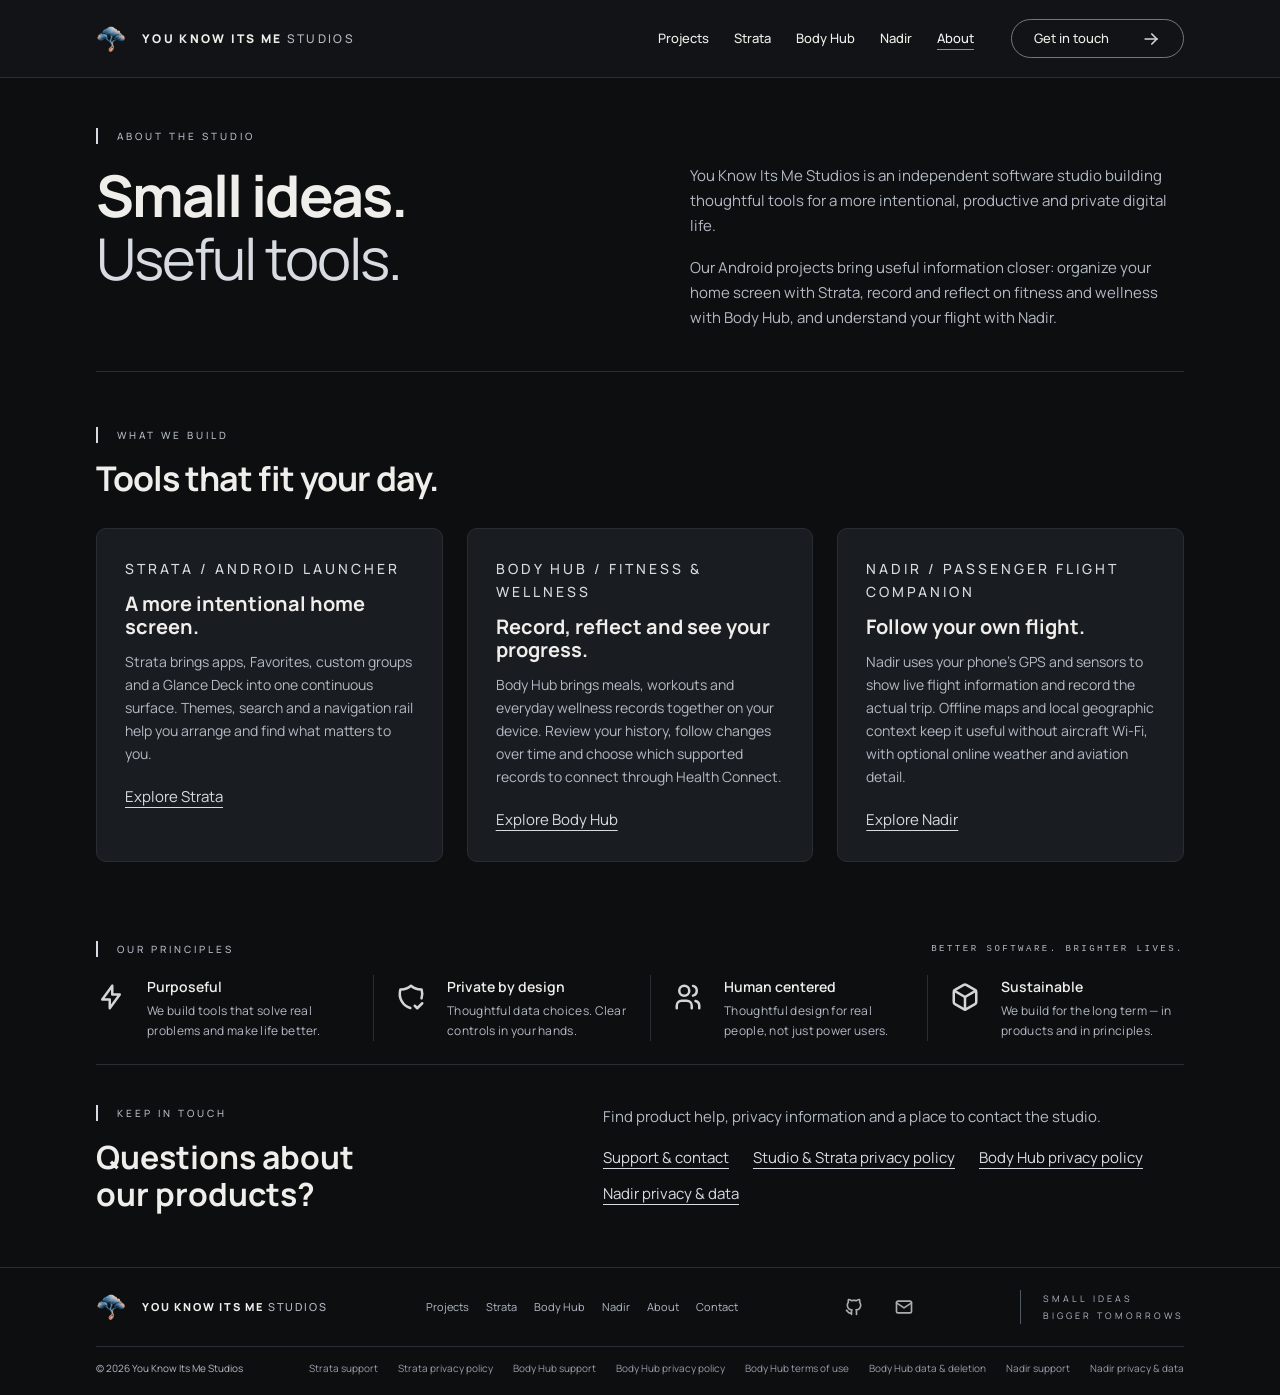
==== commit d2116aca: "Separate neutral studio colors from product accents" ====
--- a/about/index.html
+++ b/about/index.html
@@ -4,14 +4,14 @@
     <meta charset="utf-8">
     <meta name="viewport" content="width=device-width, initial-scale=1">
     <meta name="description" content="Meet You Know Its Me Studios, an independent software studio building Strata, Body Hub and Nadir for Android.">
-    <meta name="theme-color" content="#080e12">
+    <meta name="theme-color" content="#0d0e10">
     <meta property="og:title" content="About | You Know Its Me Studios">
     <meta property="og:description" content="Thoughtful tools for a more intentional, productive and private digital life.">
     <meta property="og:type" content="website">
     <meta property="og:url" content="https://you-know-its-me-studios.github.io/youknowitsmestudios/about/">
     <title>About | You Know Its Me Studios</title>
     <link rel="icon" href="../assets/studio-logo.png" type="image/png">
-    <link rel="stylesheet" href="../styles.css?v=20261007-1">
+    <link rel="stylesheet" href="../styles.css?v=20261007-2">
     <script src="../script.js?v=20261003-4" defer></script>
   </head>
   <body>
--- a/styles.css
+++ b/styles.css
@@ -36,13 +36,16 @@
 }
 :root {
   color-scheme:dark;
-  --bg:#080e12;
-  --panel:#101920;
-  --text:#edf3f5;
-  --muted:#aab8c4;
-  --quiet:#899cab;
-  --accent:#23cfd1;
-  --border:#19272f;
+  /* Studio chrome stays neutral; product accents are scoped below. */
+  --bg:#0d0e10;
+  --panel:#191c20;
+  --text:#efeeeb;
+  --muted:#b3bac4;
+  --quiet:#959eaa;
+  --accent:#d7dce2;
+  --accent-hover:#f2f3f5;
+  --border:#2a2e34;
+  --control-border:#6f7985;
   --shell:min(1420px,85%);
   font-family:Manrope,"Segoe UI",sans-serif;
   font-synthesis:style;
@@ -52,7 +55,7 @@
 }
 html {
   scroll-behavior:smooth;
-  scrollbar-color:#38505c var(--bg);
+  scrollbar-color:#515861 var(--bg);
 }
 body {
   margin:0;
@@ -123,8 +126,8 @@
 }
 /* Header and footer are static HTML, maintained with tools/sync_chrome.py. */
 .site-header {
-  border-bottom:1px solid #101d24;
-  background:#091115;
+  border-bottom:1px solid var(--border);
+  background:#111316;
 }
 .site-header__inner {
   height:77px;
@@ -163,21 +166,33 @@
   padding-block:10px;
 }
 .site-nav a:hover,.site-nav a[aria-current] {
-  color:var(--accent);
+  color:var(--accent-hover);
+  text-decoration:underline;
+  text-underline-offset:6px;
+  text-decoration-color:#8b929c;
 }
 .site-nav .contact-link {
   display:flex;
   align-items:center;
   gap:32px;
   margin-left:12px;
-  border:1px solid #269ca1;
+  border:1px solid var(--control-border);
   border-radius:30px;
   padding:8px 22px;
-  color:#64edf0;
+  color:var(--text);
+  transition:background-color 160ms,border-color 160ms;
+}
+.site-nav .contact-link:hover,.menu-toggle:hover {
+  border-color:var(--accent);
+  background:#24282e;
+  text-decoration:none;
+}
+.site-nav .contact-link img,.footer-social img,.principles img {
+  filter:grayscale(1) brightness(1.25);
 }
 .menu-toggle {
   display:none;
-  border:1px solid var(--border);
+  border:1px solid var(--control-border);
   background:var(--panel);
   border-radius:6px;
   color:var(--text);
@@ -207,7 +222,9 @@
   color:var(--muted);
 }
 .footer-main nav a:hover,.footer-resources a:hover {
-  color:var(--accent);
+  color:var(--accent-hover);
+  text-decoration:underline;
+  text-underline-offset:4px;
 }
 .footer-social {
   display:flex;
@@ -219,8 +236,12 @@
 .footer-social img {
   opacity:.8;
 }
+.footer-social a:hover img,.site-nav .contact-link:hover img {
+  opacity:1;
+  filter:grayscale(1) brightness(1.45);
+}
 .footer-motto {
-  border-left:1px solid #38505c;
+  border-left:1px solid #515861;
   padding-left:44px;
   font-size:9px;
   letter-spacing:3px;
@@ -229,7 +250,7 @@
 }
 .footer-resources {
   padding:13px 0 18px;
-  border-top:1px solid #142027;
+  border-top:1px solid var(--border);
   display:flex;
   justify-content:space-between;
   gap:20px;
@@ -274,16 +295,16 @@
 }
 .button--primary {
   background:var(--accent);
-  color:#061519;
+  color:#101216;
 }
 .button--primary img {
   filter:brightness(.13);
 }
 .button--primary:hover {
-  background:#72ebed;
+  background:var(--accent-hover);
 }
 .button--ghost {
-  border-color:#788a98;
+  border-color:var(--control-border);
   color:var(--muted);
 }
 .button--ghost:hover {
@@ -318,7 +339,7 @@
   display:inline-block;
   font-weight:400;
   line-height:1.1;
-  color:#31d9d8;
+  color:#c5cbd3;
   letter-spacing:-3.5px;
 }
 .hero__lede {
@@ -352,12 +373,12 @@
   letter-spacing:3px;
   line-height:2.1;
   text-transform:uppercase;
-  color:#8ea1ac;
+  color:var(--quiet);
 }
 .hero__annotation span {
   display:block;
   width:23px;
-  border-top:1px solid #64818b;
+  border-top:1px solid #777f8a;
   margin-top:16px;
 }
 .hero__process {
@@ -370,7 +391,7 @@
   font:9px/2.8 Consolas,monospace;
   letter-spacing:1.5px;
   text-transform:uppercase;
-  color:#8599a6;
+  color:var(--quiet);
 }
 .hero__process li {
   position:relative;
@@ -381,7 +402,7 @@
   position:absolute;
   width:9px;
   height:9px;
-  border:1px solid #617782;
+  border:1px solid #777f8a;
   border-radius:50%;
   left:0;
   top:7px;
@@ -392,14 +413,14 @@
   left:5px;
   top:-6px;
   height:10px;
-  border-left:1px solid #617782;
+  border-left:1px solid #777f8a;
 }
 .hero__process .active {
-  color:#8de6e7;
+  color:var(--accent);
 }
 .hero__process .active:before {
   border:3px solid var(--accent);
-  box-shadow:0 0 0 2px #174d51;
+  box-shadow:0 0 0 2px #41464e;
 }
 .projects-section {
   padding:18px 0 17px;
@@ -422,7 +443,7 @@
   letter-spacing:2.5px;
 }
 .small-link img {
-  filter:grayscale(1);
+  filter:grayscale(1) brightness(1.25);
   opacity:.8;
 }
 .small-link:hover {
@@ -434,6 +455,8 @@
   gap:20px;
 }
 .project-card {
+  --accent:#23cfd1;
+  color:#edf3f5;
   position:relative;
   display:grid;
   grid-template-columns:94px 1fr;
@@ -465,9 +488,12 @@
 }
 .product-label {
   font-size:9px;
-  color:#4fe0df;
+  color:var(--accent);
   letter-spacing:3px;
   margin-bottom:9px;
+}
+.project-card .product-label {
+  color:#4fe0df;
 }
 .project-card h3 {
   font-size:32px;
@@ -517,6 +543,7 @@
   filter:grayscale(1) brightness(1.6);
 }
 .project-card--bodyhub {
+  --accent:#c29aef;
   border-color:#423055;
   background:radial-gradient(ellipse at 100% -20%,#64373f 0,transparent 53%),radial-gradient(ellipse at 0 110%,#29234b,transparent 50%),#11121e;
 }
@@ -550,7 +577,7 @@
   padding:18px 0 23px;
 }
 .principles-section .eyebrow {
-  border-color:#ba746b;
+  border-color:var(--accent);
 }
 .section-note {
   font:9px/1.6 Consolas,monospace;
@@ -584,9 +611,14 @@
 .principles img {
   margin-top:7px;
 }
-/* Product presentation */
-.theme-bodyhub {
+/* Product color belongs to content, never the shared header or footer. */
+.theme-strata main,.theme-nadir main {
+  --accent:#23cfd1;
+  --accent-hover:#72ebed;
+}
+.theme-bodyhub main {
   --accent:#c29aef;
+  --accent-hover:#dec3fa;
 }
 .product-hero {
   display:grid;
@@ -726,6 +758,9 @@
   text-decoration:underline;
   text-underline-offset:5px;
 }
+.inline-links a:hover,.text-link:hover,.help-links a:hover,.legal-copy a:hover,.support-contact a:hover {
+  color:var(--accent-hover);
+}
 .asset-note {
   border:1px solid var(--border);
   padding:32px;
@@ -791,7 +826,7 @@
   min-width:0;
   min-height:48px;
   padding:12px;
-  border:1px solid #506571;
+  border:1px solid var(--control-border);
   border-radius:6px;
   background:var(--panel);
   color:var(--text);
@@ -827,7 +862,7 @@
   cursor:not-allowed;
   color:var(--muted);
   background:var(--panel);
-  border:1px solid #506571;
+  border:1px solid var(--control-border);
   white-space:normal;
 }
 .contact-help {
